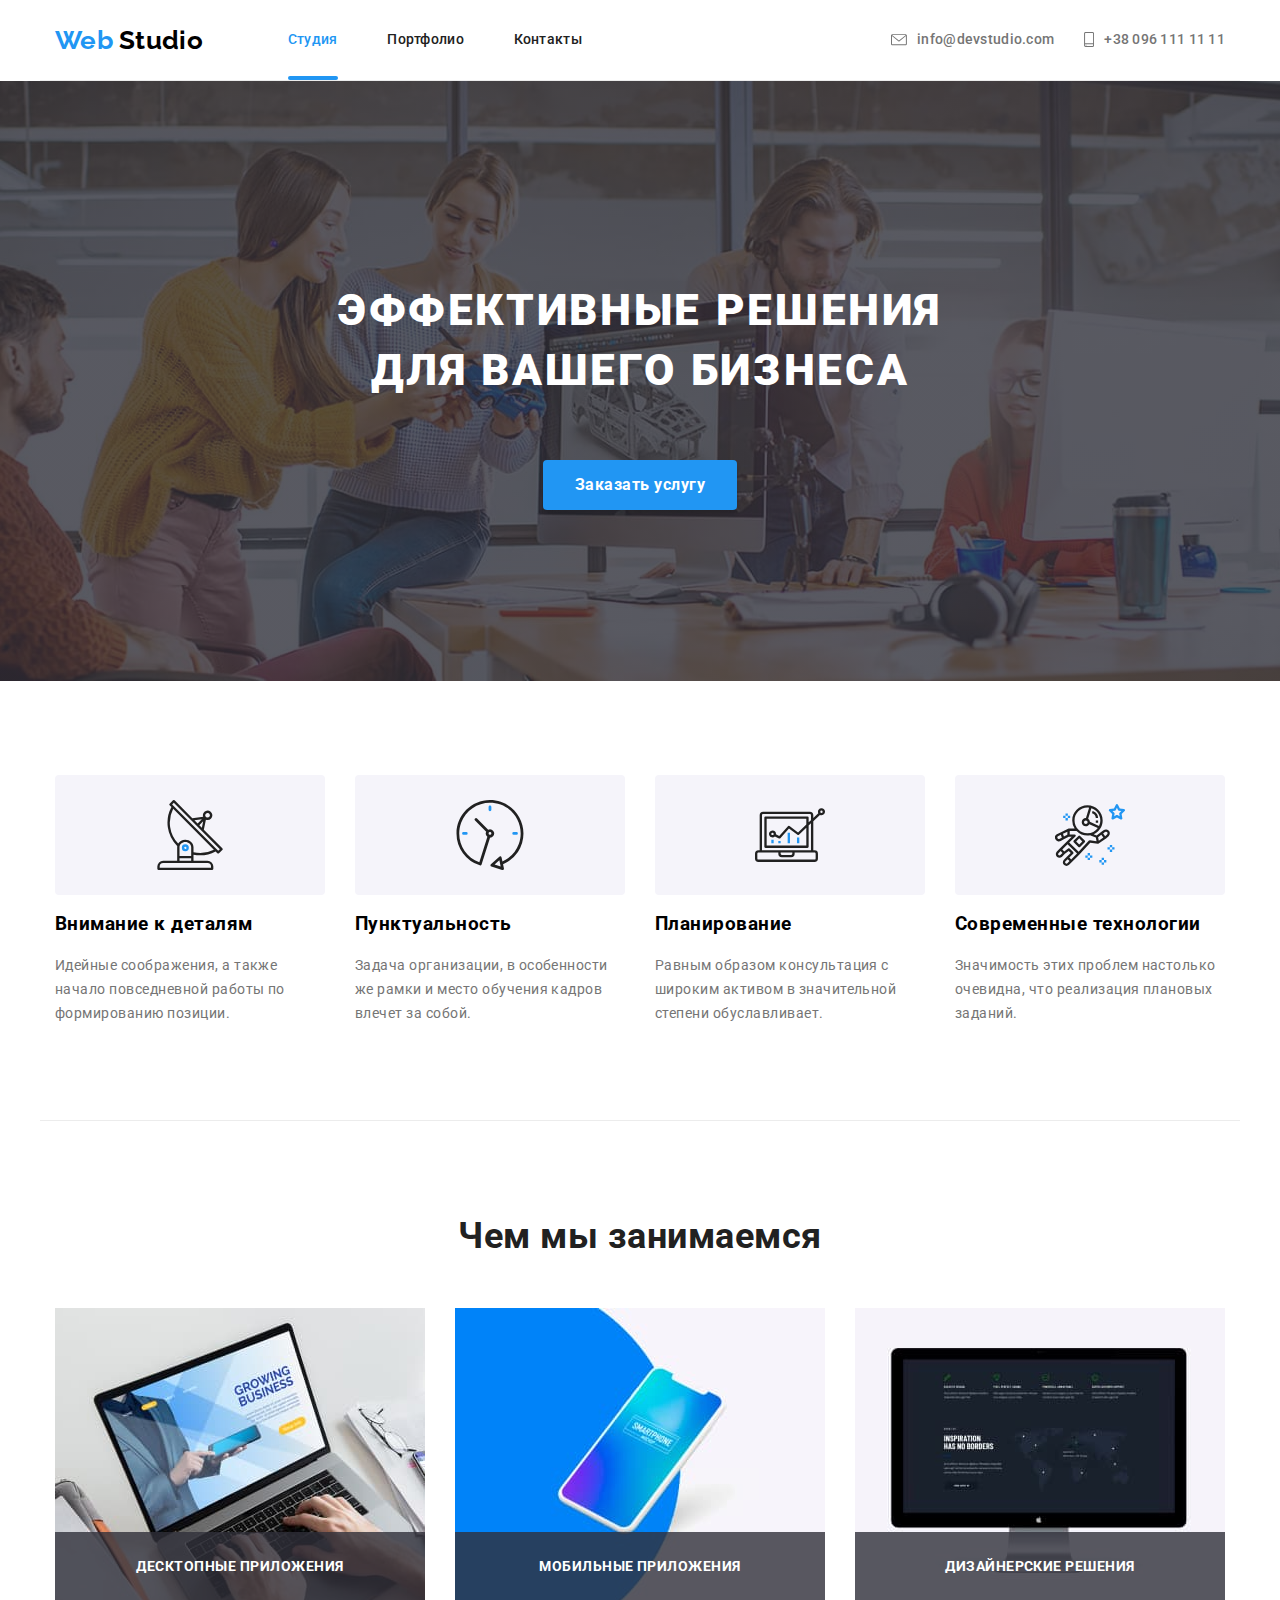
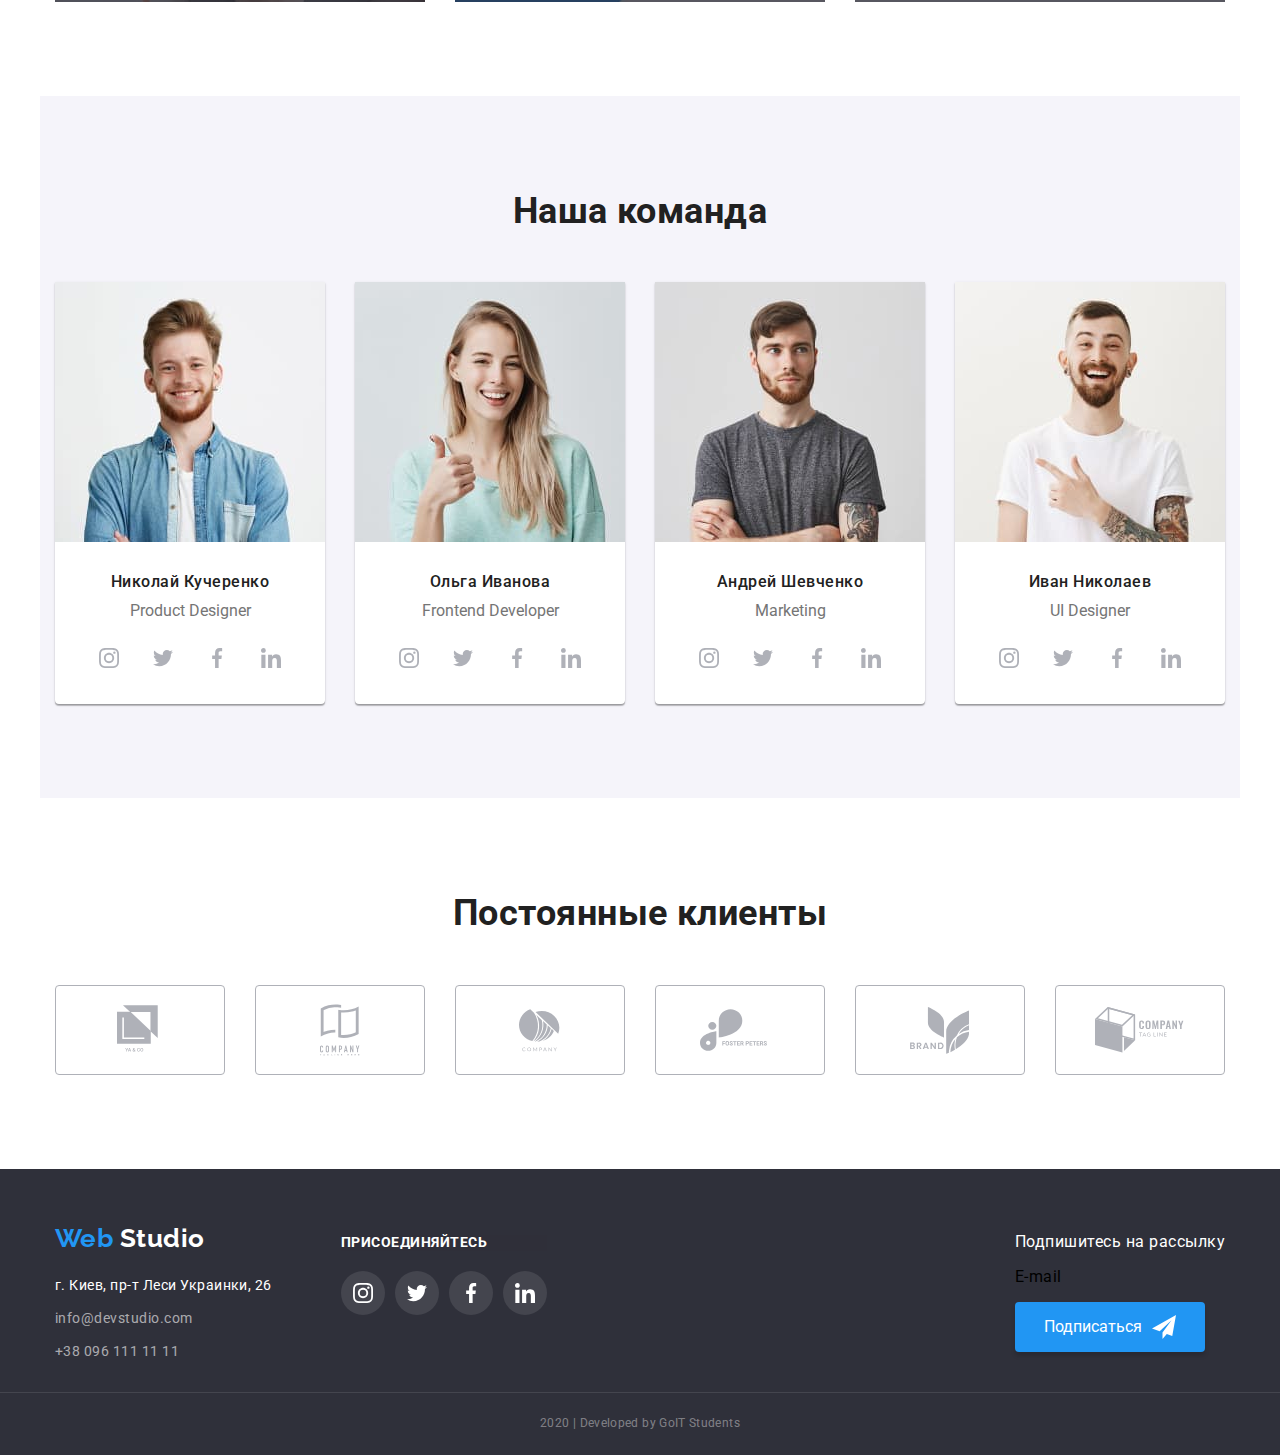
==== index.html @ 60da9071 "Добавляет файлы в репозиторий" ====
<!DOCTYPE html>
<html lang="ru">
  <head>
    <meta charset="UTF-8" />
    <meta name="viewport" content="width=device-width, initial-scale=1.0" />
    <title>Web Studio</title>
    <link
      href="https://fonts.googleapis.com/css2?family=Raleway&family=Roboto:wght@400;500;700;900&display=swap"
      rel="stylesheet"
    />
    <link
      rel="stylesheet"
      href="https://cdnjs.cloudflare.com/ajax/libs/modern-normalize/0.6.0/modern-normalize.min.css"
    />
    <link rel="stylesheet" href="./css/styles.css" />
  </head>
  <body>
    <!-- Шапка сайта -->

    <header class="header">
      <a class="logo" href="./index.html"
        >Web <span class="logo__studio">Studio</span>
      </a>
      <nav class="header-nav">
        <ul class="header-nav__list">
          <li class="header-nav__item">
            <a
              class="header-nav__link header-nav__link--active"
              href="./index.html"
              >Студия</a
            >
          </li>
          <li class="header-nav__item">
            <a class="header-nav__link" href="./portfolio.html">Портфолио</a>
          </li>
          <li class="header-nav__item">
            <a class="header-nav__link" href="">Контакты</a>
          </li>
        </ul>
      </nav>
      <address class="header-address">
        <a
          class="header-address__link header-address__link--mail"
          href="mailto:info@devstudio.com"
        >
          <svg class="address-icon address-icon--mail" width="16" height="12">
            <use href="./images/sprite.svg#mail"></use>
          </svg>
          info@devstudio.com
        </a>
        <a
          class="header-address__link header-address__link--phone"
          href="tel:+380961111111"
        >
          <svg class="address-icon address-icon--phone" width="10" height="15">
            <use href="./images/sprite.svg#phone"></use>
          </svg>
          +38 096 111 11 11
        </a>
      </address>
    </header>
    <main class="main">
      <!-- Герой -->

      <section class="hero">
        <div class="hero__container">
          <h1 class="hero__title">
            ЭФФЕКТИВНЫЕ РЕШЕНИЯ ДЛЯ ВАШЕГО БИЗНЕСА
          </h1>
          <a class="hero__button" href="">Заказать услугу</a>
        </div>
      </section>

      <!-- Преимущества -->

      <section class="features">
        <!--Скрытый заголовок-->
        <h2 class="visually-hidden">Преимущества</h2>
        <div class="features__container">
          <ul class="features__list">
            <li class="features__item feauters__item--antenna">
              <div class="features-box">
                <svg class="features__icon features__icon--antenna">
                  <use href="./images/sprite.svg#antenna"></use>
                </svg>
              </div>

              <h3 class="features__subtitle">Внимание к деталям</h3>
              <p class="features__text">
                Идейные соображения, а также<br />
                начало повседневной работы по<br />
                формированию позиции.
              </p>
            </li>
            <li class="features__item feauters__item--clock">
              <div class="features-box">
                <svg class="features__icon features__icon--clock">
                  <use href="./images/sprite.svg#clock"></use>
                </svg>
              </div>
              <h3 class="features__subtitle">Пунктуальность</h3>
              <p class="features__text">
                Задача организации, в особенности<br />
                же рамки и место обучения кадров<br />
                влечет за собой.
              </p>
            </li>
            <li class="features__item feauters__item--diagram">
              <div class="features-box">
                <svg class="features__icon features__icon--diagram">
                  <use href="./images/sprite.svg#diagram"></use>
                </svg>
              </div>
              <h3 class="features__subtitle">Планирование</h3>
              <p class="features__text">
                Равным образом консультация с<br />
                широким активом в значительной<br />
                степени обуславливает.
              </p>
            </li>
            <li class="features__item feauters__item--astronaut">
              <div class="features-box">
                <svg class="features__icon features__icon--astronaut">
                  <use href="./images/sprite.svg#astronaut"></use>
                </svg>
              </div>
              <h3 class="features__subtitle">Современные технологии</h3>
              <p class="features__text">
                Значимость этих проблем настолько<br />
                очевидна, что реализация плановых<br />
                заданий.
              </p>
            </li>
          </ul>
        </div>
      </section>

      <!-- Чем мы занимаемся? -->

      <section class="work">
        <div class="work__container">
          <h2 class="work__title">Чем мы занимаемся</h2>
          <ul class="work__list">
            <li class="work__item">
              <a href="">
                <img
                  class="work__img"
                  src="./images/desktop-opti.jpg"
                  width="370"
                  alt="Ноутбук"
                />
                <div class="work__box">
                  <h3 class="work__subtitle">Десктопные приложения</h3>
                </div>
              </a>
            </li>
            <li class="work__item">
              <a href="">
                <img
                  class="work__img"
                  src="./images/mobile-opti.jpg"
                  width="370"
                  alt="Смартфон"
                />
                <div class="work__box">
                  <h3 class="work__subtitle">Мобильные приложения</h3>
                </div>
              </a>
            </li>
            <li class="work__item">
              <a href="">
                <img
                  class="work__img"
                  src="./images/design-opti.jpg"
                  width="370"
                  alt="Дизайн"
                />
                <div class="work__box">
                  <h3 class="work__subtitle">Дизайнерские решения</h3>
                </div>
              </a>
            </li>
          </ul>
        </div>
      </section>

      <!-- Команда -->

      <section class="team">
        <div class="team__container">
          <h2 class="team__title">Наша команда</h2>
          <ul class="team__list">
            <li class="team__item">
              <img
                src="./images/john-opti.jpg"
                width="270"
                alt="Фото Джона Смитта"
              />
              <h3 class="team__subtitle">Николай Кучеренко</h3>
              <p class="team__text">Product Designer</p>
              <ul class="soc-links">
                <li class="soc-links__item">
                  <a class="soc-link" href="" aria-label="Ссылка на Instagram">
                    <svg class="soc-links__icon">
                      <use href="./images/sprite.svg#instagram"></use>
                    </svg>
                  </a>
                </li>
                <li class="soc-links__item">
                  <a class="soc-link" href="" aria-label="Ссылка на Twitter">
                    <svg class="soc-links__icon">
                      <use href="./images/sprite.svg#twitter"></use>
                    </svg>
                  </a>
                </li>
                <li class="soc-links__item">
                  <a class="soc-link" href="" aria-label="Ссылка на Facebook">
                    <svg class="soc-links__icon">
                      <use href="./images/sprite.svg#facebook"></use>
                    </svg>
                  </a>
                </li>
                <li class="soc-links__item">
                  <a class="soc-link" href="" aria-label="Ссылка на LinkedIn">
                    <svg class="soc-links__icon">
                      <use href="./images/sprite.svg#linkedin"></use>
                    </svg>
                  </a>
                </li>
              </ul>
            </li>
            <li class="team__item">
              <img
                src="./images/marta-opti.jpg"
                width="270"
                alt="Фото Марты Стюарт"
              />
              <h3 class="team__subtitle">Ольга Иванова</h3>
              <p class="team__text">Frontend Developer</p>
              <ul class="soc-links">
                <li class="soc-links__item">
                  <a class="soc-link" href="" aria-label="Ссылка на Instagram">
                    <svg class="soc-links__icon">
                      <use href="./images/sprite.svg#instagram"></use>
                    </svg>
                  </a>
                </li>
                <li class="soc-links__item">
                  <a class="soc-link" href="" aria-label="Ссылка на Twitter">
                    <svg class="soc-links__icon">
                      <use href="./images/sprite.svg#twitter"></use>
                    </svg>
                  </a>
                </li>
                <li class="soc-links__item">
                  <a class="soc-link" href="" aria-label="Ссылка на Facebook">
                    <svg class="soc-links__icon">
                      <use href="./images/sprite.svg#facebook"></use>
                    </svg>
                  </a>
                </li>
                <li class="soc-links__item">
                  <a class="soc-link" href="" aria-label="Ссылка на LinkedIn">
                    <svg class="soc-links__icon">
                      <use href="./images/sprite.svg#linkedin"></use>
                    </svg>
                  </a>
                </li>
              </ul>
            </li>
            <li class="team__item">
              <img
                src="./images/robert-opti.jpg"
                width="270"
                alt="Фото Роберта Джекиса"
              />
              <h3 class="team__subtitle">Андрей Шевченко</h3>
              <p class="team__text">Marketing</p>
              <ul class="soc-links">
                <li class="soc-links__item">
                  <a class="soc-link" href="" aria-label="Ссылка на Instagram">
                    <svg class="soc-links__icon">
                      <use href="./images/sprite.svg#instagram"></use>
                    </svg>
                  </a>
                </li>
                <li class="soc-links__item">
                  <a class="soc-link" href="" aria-label="Ссылка на Twitter">
                    <svg class="soc-links__icon">
                      <use href="./images/sprite.svg#twitter"></use>
                    </svg>
                  </a>
                </li>
                <li class="soc-links__item">
                  <a class="soc-link" href="" aria-label="Ссылка на Facebook">
                    <svg class="soc-links__icon">
                      <use href="./images/sprite.svg#facebook"></use>
                    </svg>
                  </a>
                </li>
                <li class="soc-links__item">
                  <a class="soc-link" href="" aria-label="Ссылка на LinkedIn">
                    <svg class="soc-links__icon">
                      <use href="./images/sprite.svg#linkedin"></use>
                    </svg>
                  </a>
                </li>
              </ul>
            </li>
            <li class="team__item">
              <img
                src="./images/martin-opti.jpg"
                width="270"
                alt="Фото Мартина Доэ"
              />
              <h3 class="team__subtitle">Иван Николаев</h3>
              <p class="team__text">UI Designer</p>
              <ul class="soc-links">
                <li class="soc-links__item">
                  <a class="soc-link" href="" aria-label="Ссылка на Instagram">
                    <svg class="soc-links__icon">
                      <use href="./images/sprite.svg#instagram"></use>
                    </svg>
                  </a>
                </li>
                <li class="soc-links__item">
                  <a class="soc-link" href="" aria-label="Ссылка на Twitter">
                    <svg class="soc-links__icon">
                      <use href="./images/sprite.svg#twitter"></use>
                    </svg>
                  </a>
                </li>
                <li class="soc-links__item">
                  <a class="soc-link" href="" aria-label="Ссылка на Facebook">
                    <svg class="soc-links__icon">
                      <use href="./images/sprite.svg#facebook"></use>
                    </svg>
                  </a>
                </li>
                <li class="soc-links__item">
                  <a class="soc-link" href="" aria-label="Ссылка на LinkedIn">
                    <svg class="soc-links__icon">
                      <use href="./images/sprite.svg#linkedin"></use>
                    </svg>
                  </a>
                </li>
              </ul>
            </li>
          </ul>
        </div>
      </section>

      <!-- Клиенты -->

      <section class="clients">
        <div class="clients__container">
          <h2 class="clients__title">Постоянные клиенты</h2>
          <div class="clients__subcontainer">
            <ul class="clients__list">
              <li class="clients__item">
                <a class="clients__link" href="">
                  <svg class="clients__icon clients__icon--one">
                    <use href="./images/sprite.svg#logo-1"></use>
                  </svg>
                </a>
              </li>
              <li class="clients__item">
                <a class="clients__link" href="">
                  <svg class="clients__icon clients__icon--two">
                    <use href="./images/sprite.svg#logo-2"></use>
                  </svg>
                </a>
              </li>
              <li class="clients__item">
                <a class="clients__link" href="">
                  <svg class="clients__icon clients__icon--three">
                    <use href="./images/sprite.svg#logo-3"></use>
                  </svg>
                </a>
              </li>
              <li class="clients__item">
                <a class="clients__link" href="">
                  <svg class="clients__icon clients__icon--four">
                    <use href="./images/sprite.svg#logo-4"></use>
                  </svg>
                </a>
              </li>
              <li class="clients__item">
                <a class="clients__link" href="">
                  <svg class="clients__icon clients__icon--five">
                    <use href="./images/sprite.svg#logo-5"></use>
                  </svg>
                </a>
              </li>
              <li class="clients__item">
                <a class="clients__link" href="">
                  <svg class="clients__icon clients__icon--six">
                    <use href="./images/sprite.svg#logo-6"></use>
                  </svg>
                </a>
              </li>
            </ul>
          </div>
        </div>
      </section>
    </main>

    <!-- Подвал -->

    <footer class="footer">
      <div class="footer__container">
        <!--  Адресс -->

        <div class="footer-address-cont">
          <a class="logo footer__logo" href="./index.html"
            >Web <span class="logo__studio logo__studio--inverse">Studio</span>
          </a>
          <address class="address">
            г. Киев, пр-т Леси Украинки, 26
            <a
              class="address__link address__link--email"
              href="mailto:info@devstudio.com"
              >info@devstudio.com
            </a>
            <a class="address__link" href="tel:+380961111111"
              >+38 096 111 11 11
            </a>
          </address>
        </div>

        <!--Список ссылок-->

        <div class="footer-soc-links">
          <p class="footer-soc-links__title">ПРИСОЕДИНЯЙТЕСЬ</p>
          <ul class="soc-links soc-links--footer">
            <li class="soc-links__item soc-links__item--footer">
              <a class="soc-link" href="" aria-label="Ссылка на Instagram">
                <svg class="soc-links__icon soc-links__icon--footer">
                  <use href="./images/sprite.svg#instagram"></use>
                </svg>
              </a>
            </li>
            <li class="soc-links__item soc-links__item--footer">
              <a class="soc-link" href="" aria-label="Ссылка на Twitter">
                <svg class="soc-links__icon soc-links__icon--footer">
                  <use href="./images/sprite.svg#twitter"></use>
                </svg>
              </a>
            </li>
            <li class="soc-links__item soc-links__item--footer">
              <a class="soc-link" href="" aria-label="Ссылка на Facebook">
                <svg class="soc-links__icon soc-links__icon--footer">
                  <use href="./images/sprite.svg#facebook"></use>
                </svg>
              </a>
            </li>
            <li class="soc-links__item soc-links__item--footer">
              <a class="soc-link" href="" aria-label="Ссылка на LinkedIn">
                <svg class="soc-links__icon soc-links__icon--footer">
                  <use href="./images/sprite.svg#linkedin"></use>
                </svg>
              </a>
            </li>
          </ul>
        </div>

        <!-- Подписка -->

        <div class="footer-folow">
          <p class="footer-folow__title">Подпишитесь на рассылку</p>
          <div class="footer-folow__cont">
            <p class="email-area">E-mail</p>
            <button type="button" class="footer-folow__button">
              Подписаться
              <svg class="icon-send" width="24" height="24">
                <use href="./images/sprite.svg#icon-send"></use>
              </svg>
            </button>
          </div>
        </div>
      </div>
      <p class="copy">2020 | Developed by GoIT Students</p>
    </footer>
    <script src="./js/modal.js"></script>
  </body>
</html>
---- css/styles.css ----
/*-- Шрифты index: Raleway - 400, Roboto - 900, 700, 500, 400 --*/
/*-- Шрифты portfolio: Raleway - 400, Roboto - 700, 500, 400 --*/
:root {
  --primary-text-color: #757575;
  --title-text-color: #212121;
  --accent-color: #2196f3;
  --primary-white-color: #ffffff;
  --secondary-bg-color: #f5f4fa;
  --icons-grey-color: #afb1b8;
}

/*-- Размер для всех блоков по размеру блока, а не контента */
html {
  box-sizing: border-box;
}
/*------------------- наследие border-box */
*,
*::before,
*::after {
  box-sizing: inherit;
}

/* ----------------все картинки масштабируем относительно размера */
img {
  display: block;
  max-width: 100%;
  height: auto;
}

/*----------------------- Прячем заголовки */
.visually-hidden {
  position: absolute;
  width: 1px;
  height: 1px;
  margin: -1px;
  border: 0;
  padding: 0;
  clip: rect(0 0 0 0);
  overflow: hidden;
}

/*-------------------- все ссылки не подчеркиваются */
a {
  text-decoration: none;
}

/* ------------------ прячем заголовки */
.visually-hidden {
  position: absolute;
  width: 1px;
  height: 1px;
  margin: -1px;
  border: 0;
  padding: 0;
  clip: rect(0 0 0 0);
  overflow: hidden;
}

/* ----------------все картинки масштабируем относительно размера */
img {
  display: block;
  max-width: 100%;
  height: auto;
}

/*------------------- всё, что с цветом акцента */
.logo,
.header-nav__list .header-nav__link--active,
.header-nav__link:hover,
.header-nav__link:focus,
.address__link:hover,
.address__link:focus,
.header-address__link:hover,
.header-address__link:focus,
.header-address__link:hover .address-icon,
.header-address__link:focus .address-icon,
.soc-link:focus,
.clients__item:hover .clients__icon,
.clients__item:focus,
button:focus,
.filter__item:focus {
  color: var(--accent-color);
  fill: var(--accent-color);
}

.soc-link:hover {
  background-color: var(--accent-color);
}

/*------------------- основной фон */
body,
.team__item,
.team__subtitle {
  background-color: var(--primary-white-color);
  font-family: Roboto, sans-serif;
  letter-spacing: 0.03em;
}

/* -------- убираем маркеры */
ul {
  list-style: none;
}

/* ---------------------------- Header */
.header {
  letter-spacing: 0.02em;
  font-weight: 500;
  font-size: 14px;
  line-height: 1.14;
  padding-left: 15px;
  padding-right: 15px;

  padding-left: 15px;
  padding-right: 15px;
  width: 1200px;
  margin-left: auto;
  margin-right: auto;

  display: flex;
  align-items: center;
  border-bottom: 1px solid #ececec;
}

/* Logo */
.logo {
  color: var(--accent-color);
  font-family: Raleway, sans-serif;
  font-weight: 700;
  font-size: 26px;
  line-height: 1.19;

  transition: transform 250ms cubic-bezier(0.4, 0, 0.2, 1);
}

.logo__studio {
  color: #000000;
}

/*--------------------- ссылки навигации */
.header-nav {
  margin-right: auto;
  margin-left: 85px;
}
.header-nav__list {
  width: 294px;
  display: flex;
  justify-content: space-between;

  padding-left: 0px;
  margin: 0;
}
.header-nav__item {
  position: relative;

  padding-top: 32px;
  padding-bottom: 32px;
}

.header-nav__link {
  transition: color 250ms cubic-bezier(0.4, 0, 0.2, 1);
}

.header-nav__link--active::before {
  content: '';
  position: absolute;
  bottom: 0;

  display: inline-block;
  width: 100%;
  height: 4px;
  background-color: var(--accent-color);
  border-radius: 2px;
}

/* ---------------------- адрес в хедере */

.header-address {
  display: inline-flex;
  align-items: center;
}

.header-address__link {
  color: var(--primary-text-color);
  font-style: normal;
  display: inline-flex;
  align-items: center;
  transition: color 250ms cubic-bezier(0.4, 0, 0.2, 1);
}

.header-address__link--mail {
  margin-right: 30px;
}

.address-icon {
  fill: var(--primary-text-color);
  margin-right: 10px;
  transition: fill 250ms cubic-bezier(0.4, 0, 0.2, 1);
}

/*------------------------------- Hero */
.hero {
  background-image: linear-gradient(
      to right,
      rgba(47, 48, 58, 0.8),
      rgba(47, 48, 58, 0.8)
    ),
    url('../images/fonpic-opti.jpg');
  background-repeat: no-repeat;
  background-position: center;
  background-size: cover;

  max-width: 1600px;
  min-height: 600px;
  display: flex;
  justify-content: center;
  align-items: center;
  margin-left: auto;
  margin-right: auto;
}

.hero__container {
  text-align: center;
  width: 1200px;
  padding-left: 15px;
  padding-right: 15px;
}

.hero__title {
  font-weight: 900;
  font-size: 44px;
  line-height: 1.36;
  color: var(--primary-white-color);
  margin-left: auto;
  margin-right: auto;
  letter-spacing: 0.06em;
  max-width: 700px;
}

.hero__button {
  display: inline-block;
  padding: 10px 32px;
  margin-top: 30px;
  border-radius: 4px;

  font-weight: 700;
  font-size: 16px;
  line-height: 1.88;
  color: var(--primary-white-color);
  background-color: var(--accent-color);

  box-shadow: 0px 4px 4px rgba(0, 0, 0, 0.15);
}

/*------------ преимущества, команда, фильтр */
.features {
  padding-top: 94px;
  padding-bottom: 94px;
  width: 1200px;
  margin-left: auto;
  margin-right: auto;
}

.features__container {
  padding-left: 15px;
  padding-right: 15px;
}

.features__title {
  margin-top: 0;
  margin-bottom: 0;
}

.features__list {
  margin: 0;
  padding: 0;
  display: flex;
}

.features__item {
  margin: 0px;
  width: calc((100% - 90px) / 4);
}
.features__item:not(:last-child) {
  margin-right: 30px;
}

.features-box {
  width: 270px;
  height: 120px;
  display: flex;
  justify-content: center;
  align-items: center;
  background-color: var(--secondary-bg-color);
  border-radius: 4px;
}

.features__icon {
  width: 70px;
  height: 70px;
}

.features__text {
  font-weight: 400;
  font-size: 14px;
  line-height: 1.71;
  color: var(--primary-text-color);

  margin: 0px;
}

/* ----------------------- WORK SECTION */
.work__subtitle {
  margin: 0;

  font-weight: 700;
  font-size: 14px;
  line-height: 1.14;
  text-transform: uppercase;

  color: var(--primary-white-color);
}

.work__item {
  position: relative;
}

.work__box {
  position: absolute;
  bottom: 0;

  display: flex;
  justify-content: center;
  align-items: center;

  width: 100%;
  height: 70px;
  background: rgba(47, 48, 58, 0.8);
}

/*------------------------ Чем мы занимаемся? */
.work {
  padding-top: 94px;
  padding-bottom: 94px;
  width: 1200px;
  margin-left: auto;
  margin-right: auto;
  border-top: 1px solid #ececec;
}

.work__container {
  padding-left: 15px;
  padding-right: 15px;
}

.work__title,
.team__title,
.clients__title {
  font-weight: 700;
  font-size: 36px;
  line-height: 1.19;
  text-align: center;
  margin-top: 0;
  margin-bottom: 50px;
}

.work__list {
  justify-content: center;
  padding-left: 0px;
  margin-top: 50px;
  margin-bottom: 0;
  display: flex;
  text-align: center;
}

.work__item:not(:last-child) {
  margin-right: 30px;
}

.work__item {
  width: calc((100% - 60px) / 3);
}

.footer-soc-links__title,
.folow__title {
  font-weight: 700;
  font-size: 14px;
  line-height: 1.14;
  text-align: center;
  text-transform: uppercase;

  margin: 0px;
  padding-top: 27px;
  padding-bottom: 27px;
  background-color: rgba(47, 48, 58, 0.8);
}

/*----------------- Черные заголовки */
.header-nav__link,
.work__title,
.team__title,
.clients__title,
.subtitle,
.team__subtitle,
.filter__btn {
  color: var(--title-text-color);
}

/*------------------------------------ Team */
.team {
  padding-top: 94px;
  padding-bottom: 94px;
  width: 1200px;
  margin-left: auto;
  margin-right: auto;
  background-color: var(--secondary-bg-color);
}

.team__container {
  padding-left: 15px;
  padding-right: 15px;
}

.team__title {
  margin-top: 0;
}

.team__list {
  display: flex;
  justify-content: center;
  margin-top: 0px;
  padding-left: 0px;
  font-size: 0;
}
.team__item:not(:last-child) {
  margin-right: 30px;
}

.team__item {
  width: calc((100% - 90px) / 4);
  box-shadow: 0px 2px 1px rgba(0, 0, 0, 0.2), 0px 1px 1px rgba(0, 0, 0, 0.14),
    0px 1px 3px rgba(0, 0, 0, 0.12);

  border-bottom-left-radius: 4px;
  border-bottom-right-radius: 4px;
}

.team__subtitle {
  font-weight: 500;
  font-size: 16px;
  line-height: 1.19;
  text-align: center;
  margin-top: 30px;
  margin-bottom: 0;
}
.team__text {
  font-weight: 400;
  font-size: 16px;
  line-height: 1.19;
  color: var(--primary-text-color);
  margin-top: 10px;
  margin-bottom: 0;
  text-align: center;
}
/* ----------------------------SOCIAL LINKS */
.soc-links {
  padding-left: 0px;
  margin-top: 16px;
  margin-bottom: 24px;
  display: inline-flex;
  justify-content: center;
  align-items: center;
  width: 100%;
}

.soc-link {
  width: 100%;
  height: 100%;
  display: inline-flex;
  justify-content: center;
  align-items: center;
  border-radius: 50%;

  transition: background-color 250ms cubic-bezier(0.4, 0, 0.2, 1);
}

.soc-links__item:not(:last-child) {
  margin-right: 10px;
}

.soc-links__item {
  width: 44px;
  height: 44px;
}

.soc-links__icon {
  width: 20px;
  height: 20px;
  border: none;
  fill: var(--icons-grey-color);

  transition: fill 250ms cubic-bezier(0.4, 0, 0.2, 1);
}

.soc-link:hover .soc-links__icon {
  fill: var(--primary-white-color);
}

/* --------------------------------- Клиенты */

.clients {
  padding-top: 94px;
  padding-bottom: 94px;
  width: 1200px;
  margin-left: auto;
  margin-right: auto;
}

.clients__container {
  padding-left: 15px;
  padding-right: 15px;
}

.clients__list {
  display: flex;
  align-items: center;
  margin-top: 0;
  margin-bottom: 0;
  padding-left: 0px;
}

.clients__item:not(:last-child) {
  margin-right: 30px;
}

.clients__item {
  width: calc((100% - 5 * 30px) / 6);
  height: 90px;
  border: 1px solid var(--icons-grey-color);
  border-radius: 4px;
  transition: border 250ms cubic-bezier(0.4, 0, 0.2, 1);
}

.clients__item:hover {
  color: var(--accent-color);
  border: 1px solid var(--accent-color);
  border-radius: 4px;
}

.clients__link {
  width: 100%;
  height: 100%;
  font-size: 0;
  display: flex;
  justify-content: center;
  align-items: center;
}

.clients__icon {
  fill: var(--icons-grey-color);
  transition: fill 250ms cubic-bezier(0.4, 0, 0.2, 1);
}
.clients__icon--one {
  width: 45px;
  height: 50px;
}
.clients__icon--two {
  width: 40px;
  height: 52px;
}
.clients__icon--three {
  width: 41px;
  height: 43px;
}
.clients__icon--four {
  width: 80px;
  height: 43px;
}
.clients__icon--five {
  width: 59px;
  height: 47px;
}
.clients__icon--six {
  width: 89px;
  height: 46px;
}

/* -------------------------- Футер */
.footer {
  background-color: #2f303a;
  letter-spacing: 0.03em;
  padding-top: 48px;
}

.footer__container {
  padding-left: 15px;
  padding-right: 15px;
  display: flex;
  align-items: baseline;
  margin-left: auto;
  margin-right: auto;
  width: 1200px;
}
.logo__studio--inverse {
  margin-bottom: 10px;
  color: var(--primary-white-color);
}

/*-------------------- адрес в футере */

.footer-address-cont {
  margin-bottom: 28px;
  flex-direction: column;
  margin-right: 69px;
}

.address {
  font-weight: 400;
  font-size: 14px;
  line-height: 1.71;
  font-style: normal;
  display: flex;
  flex-direction: column;
  color: var(--primary-white-color);
  padding-top: 20px;
}

.address__link {
  color: rgba(255, 255, 255, 0.6);
  transition: color 250ms cubic-bezier(0.4, 0, 0.2, 1);
}
.address__link--email {
  margin-top: 9px;
  margin-bottom: 9px;
}

/* ----------------------- FOOTER SOCIAL LINKS */

.footer-soc-links {
  padding: 0;
  margin: 0;
  font-size: 0;
}

.soc-links__item--footer {
  background-color: rgba(255, 255, 255, 0.1);
  border-radius: 50%;
}
.footer-soc-links__title {
  font-weight: 700;
  font-size: 14px;
  line-height: 1.14;
  text-transform: uppercase;
  text-align: left;

  padding: 0;
  margin-bottom: 20px;
  color: var(--primary-white-color);
}

.soc-links--footer {
  margin: 0;
}

.soc-links__icon--footer {
  fill: var(--primary-white-color);
}

/* --------------------------- Рассылка */
.footer-folow {
  margin-left: auto;
}

.footer-folow__title {
  color: var(--primary-white-color);
}

.footer-folow__button {
  display: inline-flex;
  height: 50px;
  padding: 9px 28px;
  text-decoration: none;
  align-items: center;

  background-color: var(--accent-color);
  color: var(--primary-white-color);
  box-shadow: 0px 4px 4px rgba(0, 0, 0, 0.15);
  border: 1px solid transparent;
  border-radius: 4px;
}

.footer-folow__button:focus {
  color: var(--primary-white-color);
}

.icon-send {
  margin-left: 10px;
  fill: var(--primary-white-color);
}

/*------------------------------ Copyrights */
.copy {
  font-weight: 400;
  font-size: 12px;
  line-height: 2;
  letter-spacing: 0.03em;
  color: rgba(255, 255, 255, 0.4);
  padding-top: 18px;
  padding-bottom: 20px;
  text-align: center;
  margin: 0;
  border-top: 1px solid rgba(255, 255, 0255, 0.1);
}

/* ------------------------------ buttons */
.filter__btn {
  background-color: var(--secondary-bg-color);
  font-family: inherit;
  padding: 25px 100px;
  border-radius: 4px;
  margin: 0px;
}

/* -------- PORTFOLIO ----------- */

/* Filter */
.filter {
  padding-top: 94px;
  padding-bottom: 94px;
}

.filter__buttons {
  width: 1200px;
  padding-left: 15px;
  padding-right: 15px;
  text-align: center;
  justify-content: center;
  margin-left: auto;
  margin-right: auto;
}

/* ------------------------- filter-buttons */
.filter__btn {
  font-weight: 500;
  font-size: 16px;
  line-height: 1.63;
  text-align: center;
  display: inline-block;
  border-radius: 4px;
  padding: 6px 22px;
  border: 1px solid transparent;

  transition: background-color 250ms cubic-bezier(0.4, 0, 0.2, 1),
    color 250ms cubic-bezier(0.4, 0, 0.2, 1);
}

.filter__btn:hover {
  background-color: var(--accent-color);
  color: var(--primary-white-color);
  box-shadow: 0px 2px 2px rgba(0, 0, 0, 0.12), 0px 1px 2px rgba(0, 0, 0, 0.08),
    0px 3px 1px rgba(0, 0, 0, 0.1);
}

/*--------------------- filter-cards */
.section-title-item {
  font-weight: 700;
  font-size: 18px;
  line-height: 2;
  letter-spacing: 0.06em;
  color: var(--title-text-color);
  margin-top: 0;
  margin-bottom: 4px;
}

.section-text-item {
  font-weight: 400;
  font-size: 16px;
  line-height: 1.88;
  color: var(--primary-text-color);
  margin: 0;
}

.filter__list {
  display: flex;
  flex-wrap: wrap;
  justify-content: center;
  padding-left: 0px;
  margin-top: 50px;
  margin-bottom: 0px;
}
.filter__item {
  text-align: left;
  margin-bottom: 30px;
}

.filter__item:nth-last-child(-n + 3) {
  margin-bottom: 0px;
}
.filter__item:not(:nth-child(3n)) {
  margin-right: 30px;
}
.filter__item:hover {
  box-shadow: 1px 4px 6px rgba(0, 0, 0, 0.16), 0px 4px 4px rgba(0, 0, 0, 0.06),
    0px 1px 1px rgba(0, 0, 0, 0.12);
}

.filter__img-container {
  position: relative;
  content: '';
  overflow: hidden;
}

.filter__block {
  padding: 20px 24px;
  border: 1px solid #eeeeee;
  border-top: transparent;
}

.filter__sub-img {
  position: absolute;
  top: 100%;
  left: 0;
  width: 100%;
  height: 100%;
  display: inline-block;
  color: var(--primary-white-color);
  background-color: rgba(33, 150, 243, 0.9);

  transition: transform 250ms cubic-bezier(0.4, 0, 0.2, 1);
}

.filter__sub-text {
  margin: 63px 24px;

  font-family: Roboto;
  font-weight: 400;
  font-size: 18px;
  line-height: 1.56;
}

.filter__link:hover .filter__sub-img {
  transform: translateY(-100%);
}
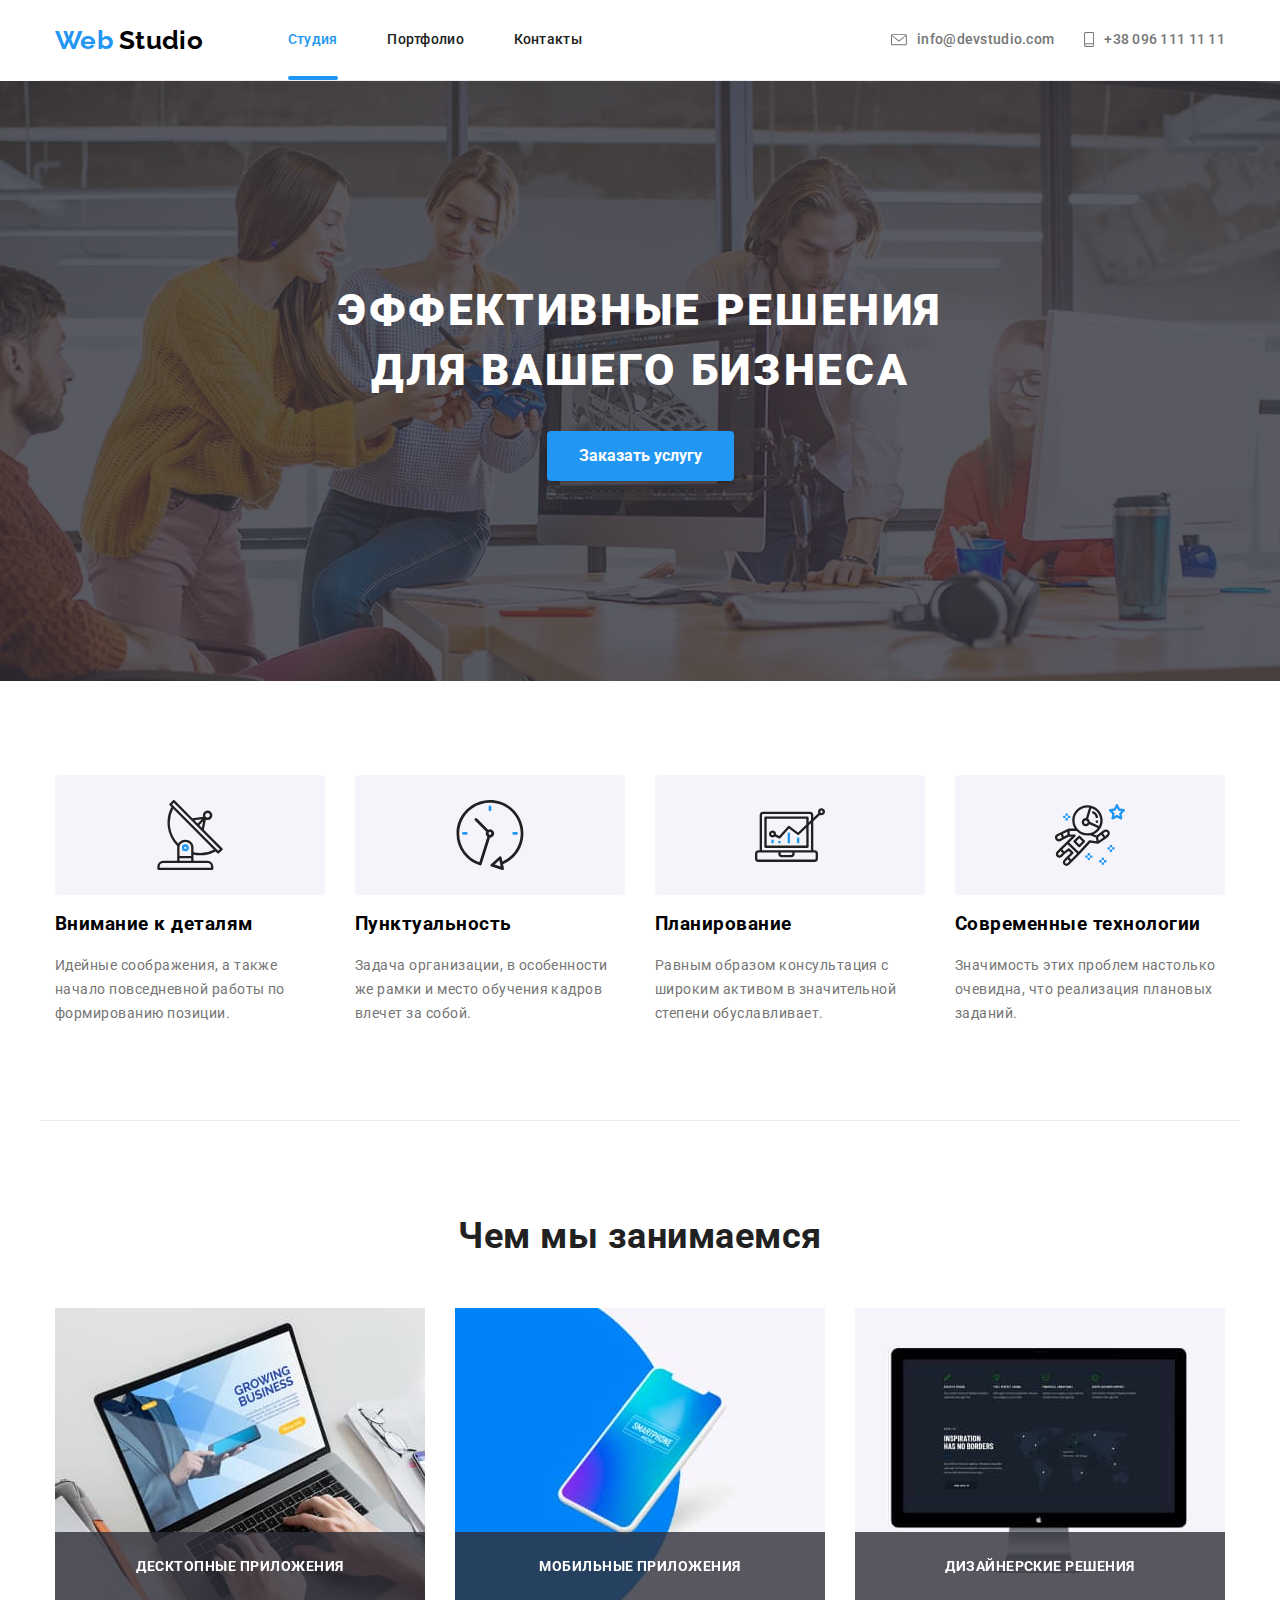
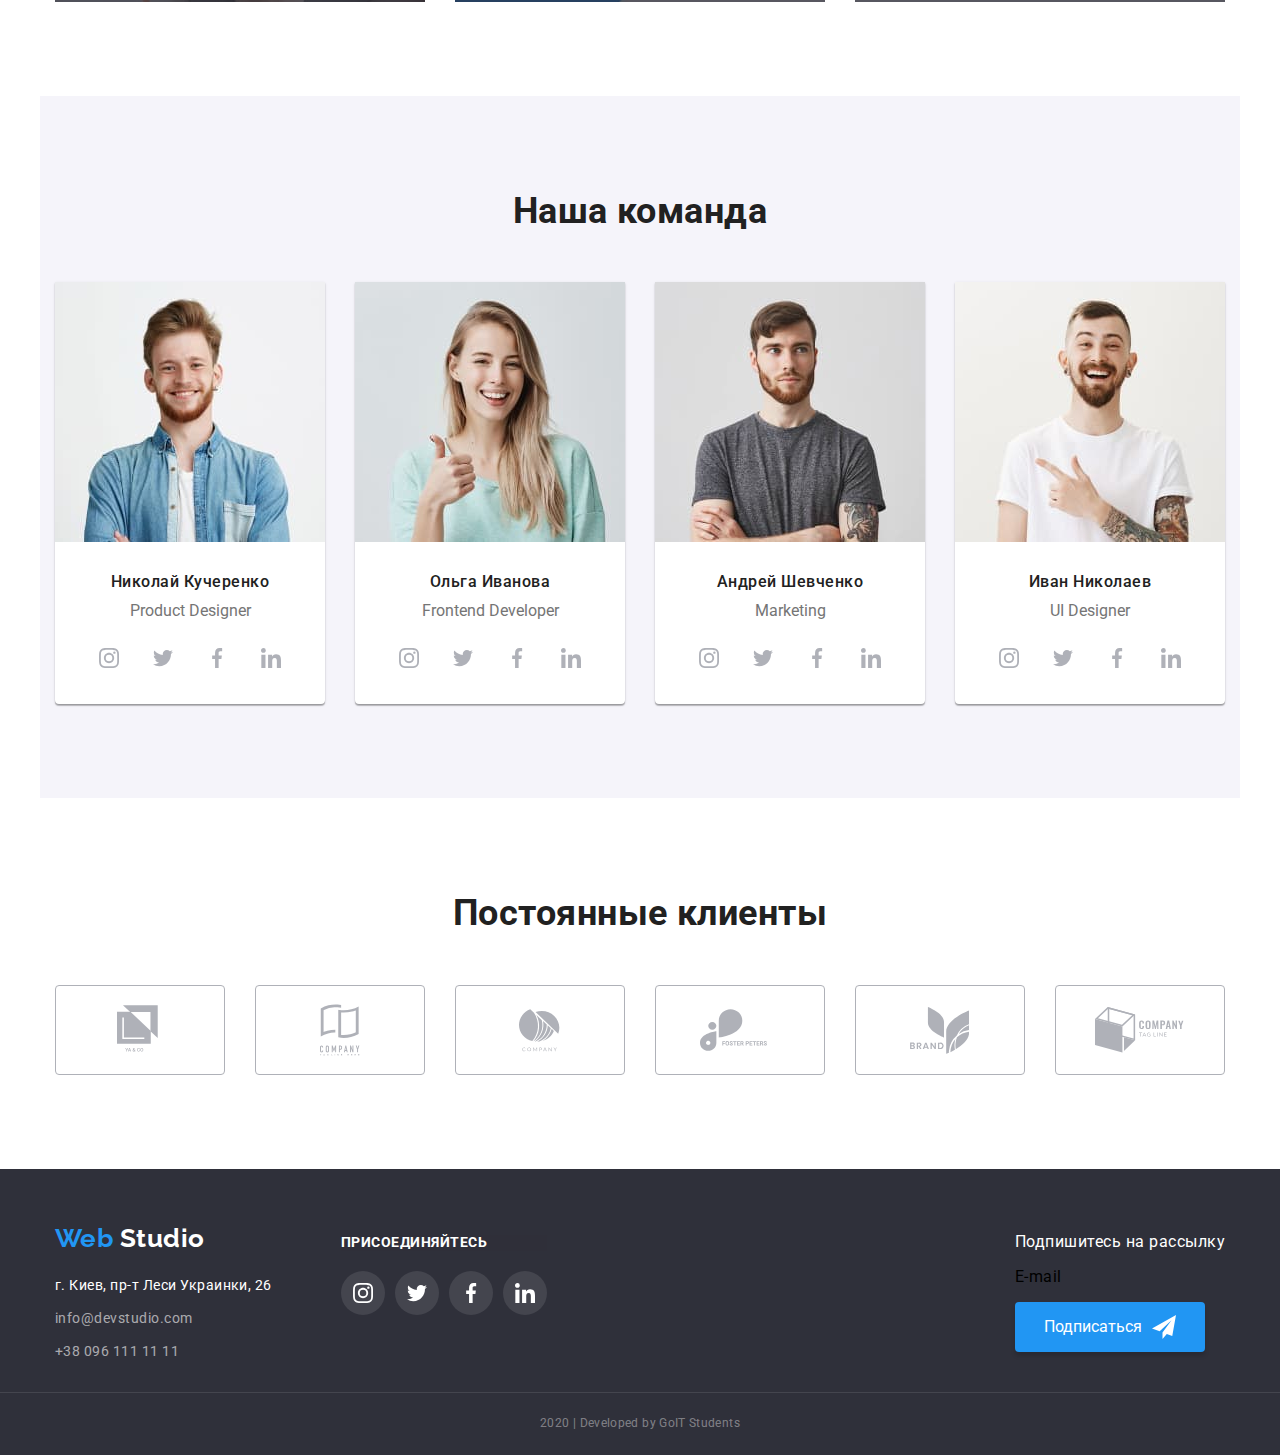
==== commit c1c338ea: "Добавляет модалку" ====
--- a/index.html
+++ b/index.html
@@ -67,7 +67,19 @@
           <h1 class="hero__title">
             ЭФФЕКТИВНЫЕ РЕШЕНИЯ ДЛЯ ВАШЕГО БИЗНЕСА
           </h1>
-          <a class="hero__button" href="">Заказать услугу</a>
+          <button class="hero__button" data-modal-open>
+            Заказать услугу
+          </button>
+        </div>
+        <div class="backdrop backdrop--is-hidden" data-modal>
+          <div class="modal">
+            <p class="modal__title">Оставьте свои данные, мы вам перезвоним</p>
+            <button class="modal__close-btn" data-modal-close>
+              <svg class="modal__close-icon" width="100%" height="100%">
+                <use href="../images/close.svg#close"></use>
+              </svg>
+            </button>
+          </div>
         </div>
       </section>
 
--- a/css/styles.css
+++ b/css/styles.css
@@ -230,6 +230,8 @@
   font-size: 44px;
   line-height: 1.36;
   color: var(--primary-white-color);
+  margin-top: 0;
+  margin-bottom: 0;
   margin-left: auto;
   margin-right: auto;
   letter-spacing: 0.06em;
@@ -240,6 +242,7 @@
   display: inline-block;
   padding: 10px 32px;
   margin-top: 30px;
+  border: none;
   border-radius: 4px;
 
   font-weight: 700;
@@ -249,6 +252,87 @@
   background-color: var(--accent-color);
 
   box-shadow: 0px 4px 4px rgba(0, 0, 0, 0.15);
+}
+
+/* ----------- Модалка --------------------- */
+
+.backdrop {
+  position: fixed;
+  top: 0;
+  left: 0;
+  width: 100%;
+  height: 100%;
+
+  background-color: rgba(0, 0, 0, 0.2);
+  opacity: 1;
+
+  transition: transform 250ms cubic-bezier(0.4, 0, 0.2, 1);
+}
+
+.backdrop--is-hidden {
+  opacity: 0;
+  pointer-events: none;
+}
+
+.backdrop--is-hidden .modal {
+  top: 50%;
+  left: 50%;
+  transform: translate(-50%, -50%) scale(0.8);
+}
+
+.modal {
+  position: absolute;
+  top: 50%;
+  left: 50%;
+
+  transform: translate(-50%, -50%) scale(1);
+
+  width: 528px;
+  height: 580px;
+  padding: 40px;
+
+  background-color: var(--primary-white-color);
+  box-shadow: 0px 2px 1px rgba(0, 0, 0, 0.2), 0px 1px 1px rgba(0, 0, 0, 0.14),
+    0px 1px 3px rgba(0, 0, 0, 0.12);
+  border-radius: 4px;
+
+  transition: transform 250ms cubic-bezier(0.4, 0, 0.2, 1);
+}
+
+.modal__title {
+  font-family: Roboto;
+  font-weight: 700;
+  font-size: 20px;
+  line-height: 1.15;
+  text-align: center;
+  letter-spacing: 0.03em;
+
+  margin: 0;
+}
+
+.modal__close-btn {
+  position: absolute;
+  top: 8px;
+  right: 8px;
+
+  width: 30px;
+  height: 30px;
+  padding: 0;
+  margin: 0;
+
+  background-color: transparent;
+  border: none;
+}
+
+.modal__close-icon {
+  border: none;
+  padding: 0;
+  margin: 0;
+  border: none;
+
+  display: flex;
+  justify-content: center;
+  align-items: center;
 }
 
 /*------------ преимущества, команда, фильтр */
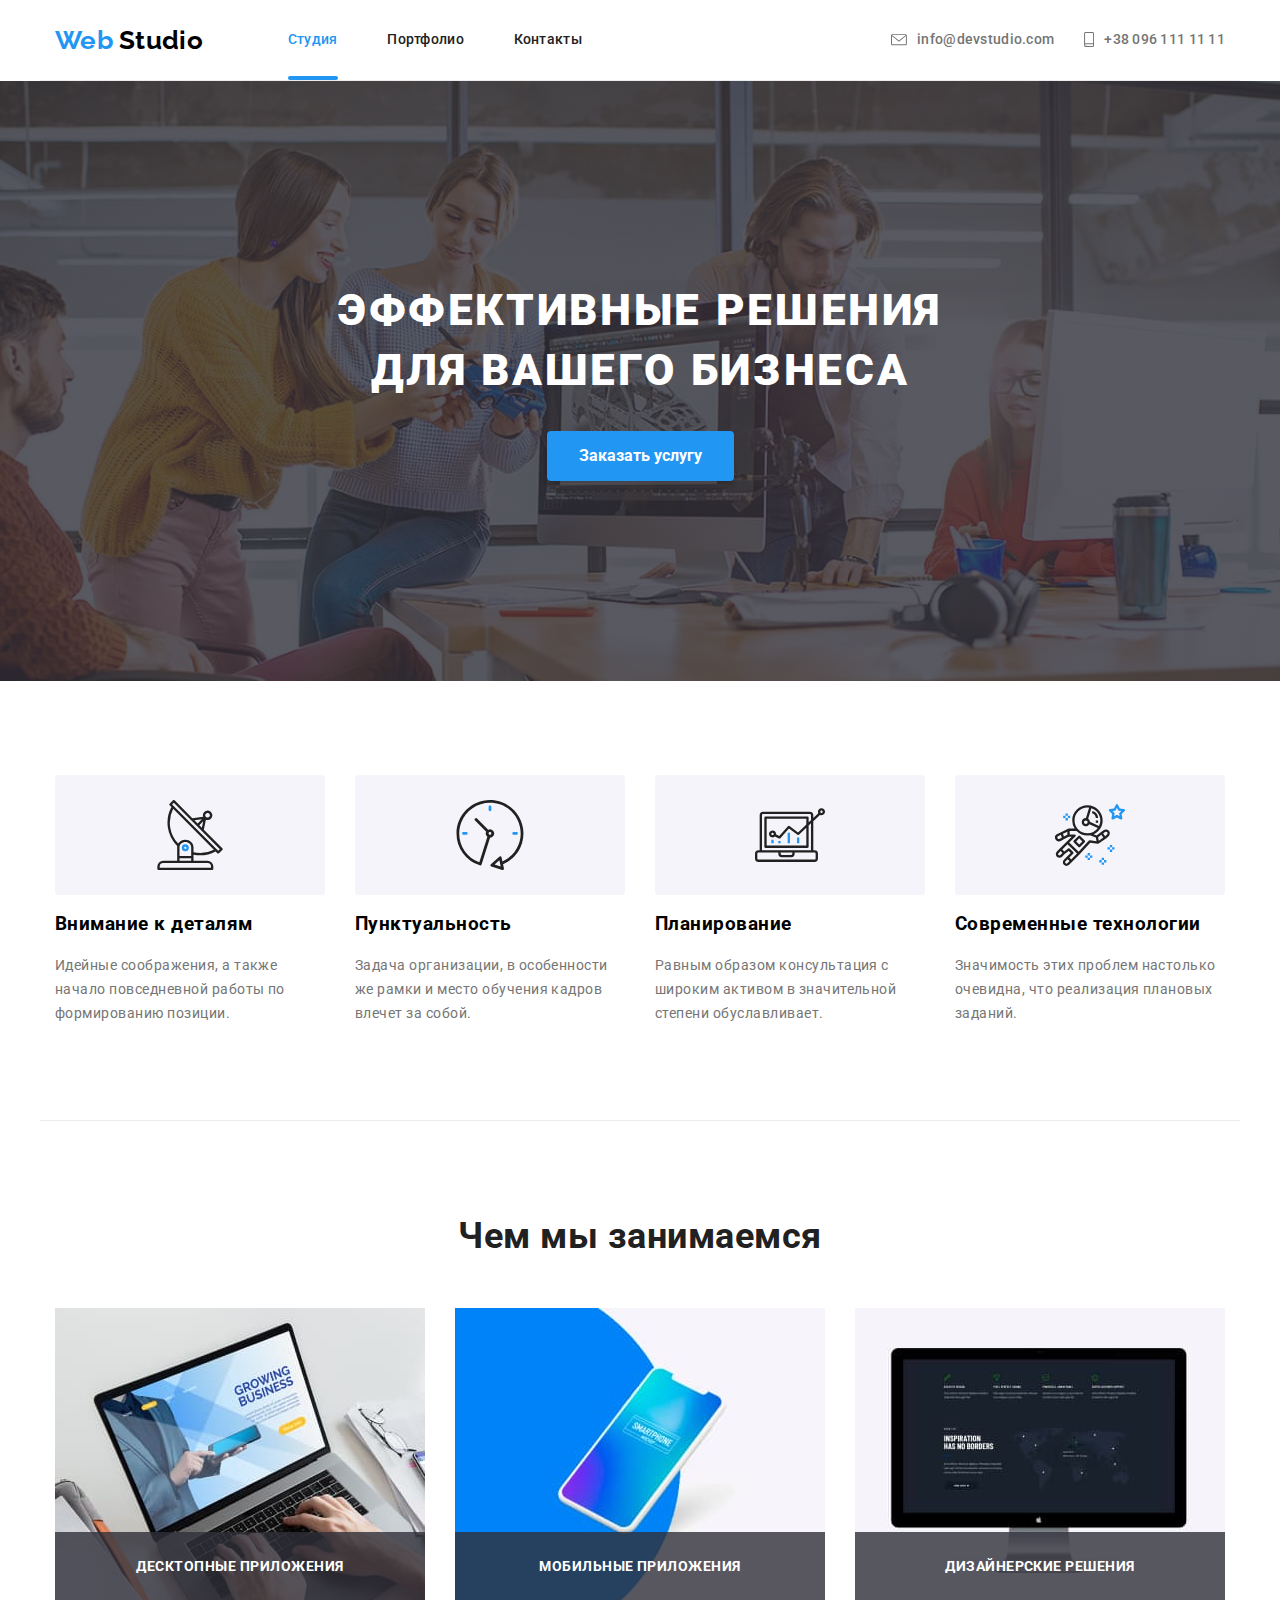
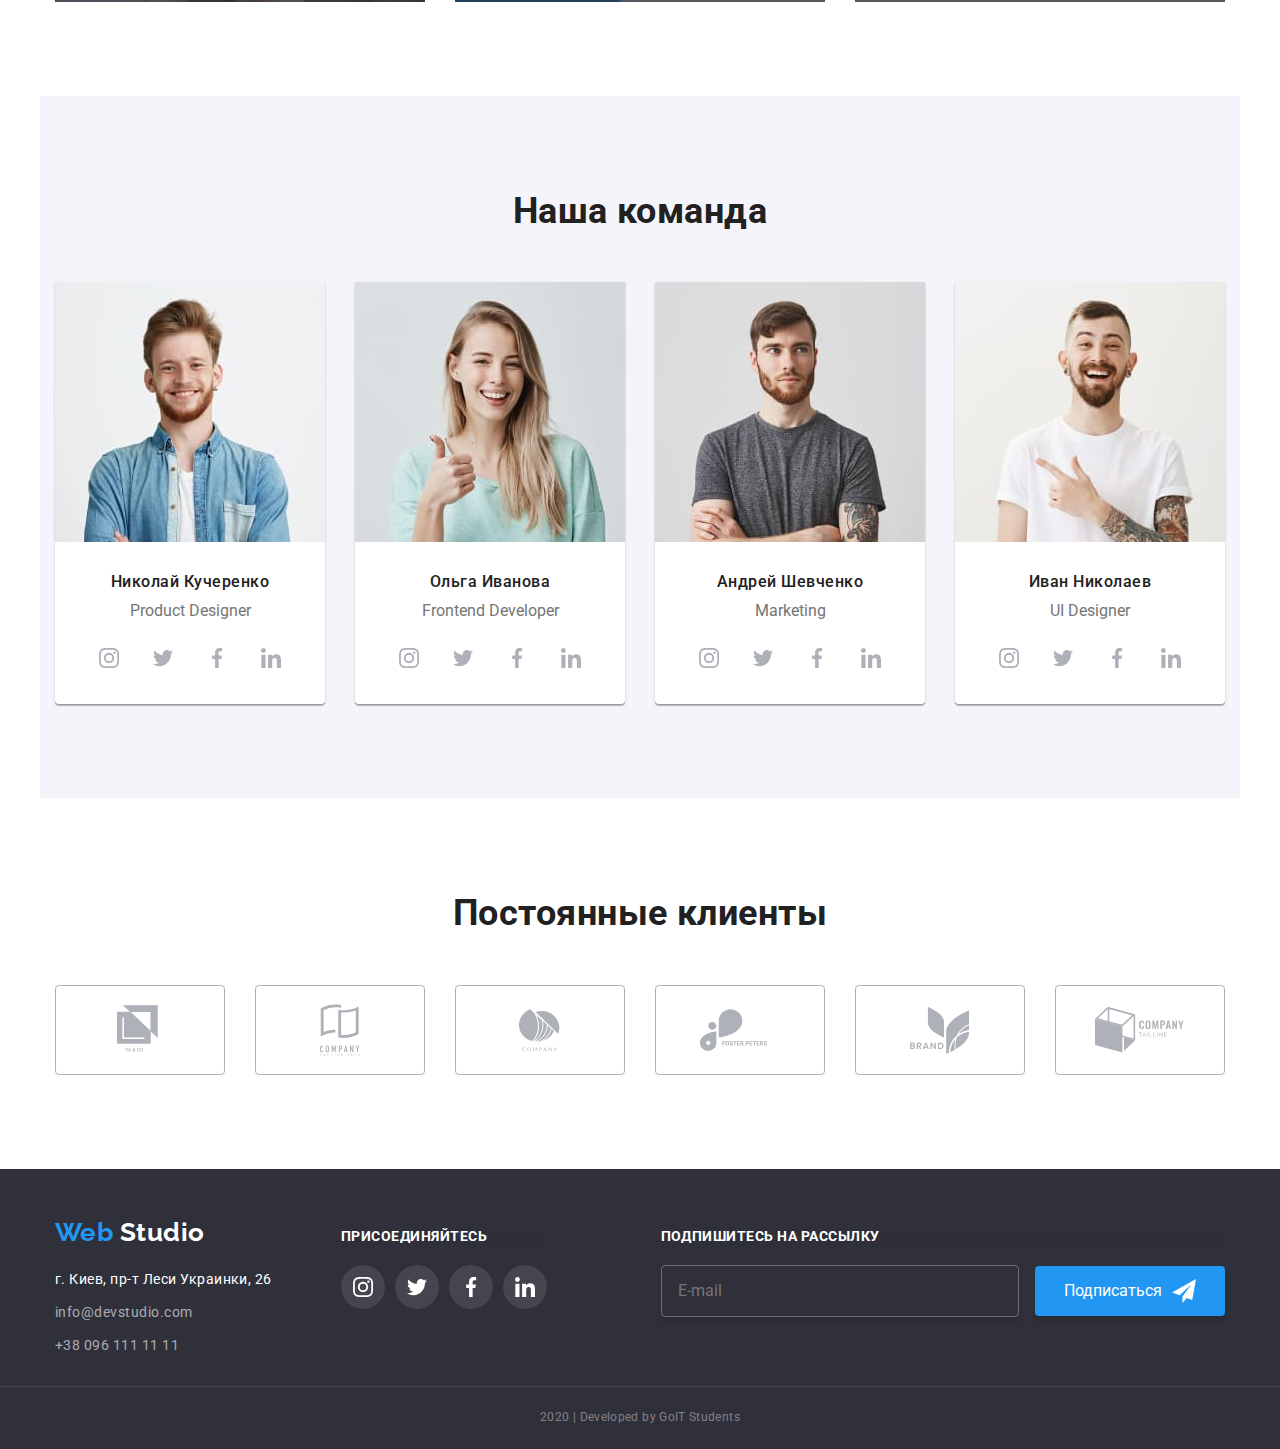
==== commit ac37a941: "Добавляет форму подписки в футере" ====
--- a/index.html
+++ b/index.html
@@ -70,16 +70,6 @@
           <button class="hero__button" data-modal-open>
             Заказать услугу
           </button>
-        </div>
-        <div class="backdrop backdrop--is-hidden" data-modal>
-          <div class="modal">
-            <p class="modal__title">Оставьте свои данные, мы вам перезвоним</p>
-            <button class="modal__close-btn" data-modal-close>
-              <svg class="modal__close-icon" width="100%" height="100%">
-                <use href="../images/close.svg#close"></use>
-              </svg>
-            </button>
-          </div>
         </div>
       </section>
 
@@ -478,21 +468,110 @@
 
         <!-- Подписка -->
 
-        <div class="footer-folow">
-          <p class="footer-folow__title">Подпишитесь на рассылку</p>
-          <div class="footer-folow__cont">
-            <p class="email-area">E-mail</p>
+          <form class="footer-folow" action="">
+            <label class="footer-folow__title" for="folow">Подпишитесь на рассылку</label>
+            <input class="footer-folow__input" type="email" name="email" id="folow" placeholder="E-mail">
             <button type="button" class="footer-folow__button">
               Подписаться
               <svg class="icon-send" width="24" height="24">
                 <use href="./images/sprite.svg#icon-send"></use>
               </svg>
             </button>
-          </div>
-        </div>
+            </form>
       </div>
       <p class="copy">2020 | Developed by GoIT Students</p>
     </footer>
+
+    <!-- Модалка -->
+
+    <div class="backdrop backdrop--is-hidden" data-modal>
+      <div class="modal">
+        <p class="modal__title">Оставьте свои данные, мы вам перезвоним</p>
+        <button class="modal__close-btn" data-modal-close>
+          <svg class="modal__close-icon" width="100%" height="100%">
+            <use href="../images/close.svg#close"></use>
+          </svg>
+        </button>
+
+          <div class="modal-item modal-item--name">
+            <span class="modal__box-icon madal__box-icon--name">
+              <svg
+                class="modal-item-icon modal-item-icon--name"
+                width="18"
+                height="18"
+              >
+                <use href="../images/modal-sprite.svg#modal-name"></use>
+              </svg>
+            </span>
+            <input class="modal__input" type="text" name="form" id="name" />
+            <label class="modal__label modal__label--name" for="name"
+              >Имя</label
+            >
+          </div>
+
+          <div class="modal-item modal-item--phone">
+            <span class="modal__box-icon madal__box-icon--phone">
+              <svg
+                class="modal-item-icon modal-item-icon--phone"
+                width="18"
+                height="18"
+              >
+                <use href="../images/modal-sprite.svg#modal-phone"></use>
+              </svg>
+            </span>
+            <label class="modal__label modal__label--phone" for="tel"
+              >Телефон</label
+            >
+            <input class="modal__input" type="tel" name="form" id="tel" />
+          </div>
+
+          <div class="modal-item modal-item--email">
+            <span class="modal__box-icon madal__box-icon--mail">
+              <svg
+                class="modal-item-icon modal-item-icon--email"
+                width="18"
+                height="18"
+              >
+                <use href="../images/modal-sprite.svg#modal-email"></use>
+              </svg>
+            </span>
+            <label class="modal__label modal__label--email" for="email"
+              >Почта</label
+            >
+            <input class="modal__input" type="email" name="form" id="email" />
+          </div>
+
+          <div class="modal-item modal-item--comment">
+            <textarea
+              class="modal-item modal-item--comment"
+              name="form"
+              id="comment"
+            ></textarea>
+            <label class="modal__label modal__label--comment" for="comment"></label>
+          </div>
+
+          <div class="modal-item modal-item--check">
+            <input
+            class="visually-hidden"
+            type="checkbox"
+            name="form"
+            value="check"
+            id="check"
+          />
+          <label class="modal__label modal__label--check" for="check">
+            <span
+              >Соглашаюсь с рассылкой и принимаю
+              <a href="">
+                Условия договора
+              </a>
+            </span>
+          </label>
+          </div>
+
+          <button class="modal__send-btn" type="submit">Отправить</button>
+        </form>
+      </div>
+    </div>
     <script src="./js/modal.js"></script>
   </body>
 </html>
--- a/css/styles.css
+++ b/css/styles.css
@@ -74,6 +74,8 @@
 .header-address__link:focus,
 .header-address__link:hover .address-icon,
 .header-address__link:focus .address-icon,
+.modal__form input:hover,
+.modal__close-btn:hover,
 .soc-link:focus,
 .clients__item:hover .clients__icon,
 .clients__item:focus,
@@ -81,6 +83,7 @@
 .filter__item:focus {
   color: var(--accent-color);
   fill: var(--accent-color);
+  --color2: var(--accent-color);
 }
 
 .soc-link:hover {
@@ -238,7 +241,8 @@
   max-width: 700px;
 }
 
-.hero__button {
+.hero__button,
+.modal__send-btn {
   display: inline-block;
   padding: 10px 32px;
   margin-top: 30px;
@@ -252,6 +256,12 @@
   background-color: var(--accent-color);
 
   box-shadow: 0px 4px 4px rgba(0, 0, 0, 0.15);
+}
+
+.hero__button:focus,
+.modal__send-btn:focus {
+  color: var(--primary-white-color);
+  background-color: var(--accent-color);
 }
 
 /* ----------- Модалка --------------------- */
@@ -266,18 +276,20 @@
   background-color: rgba(0, 0, 0, 0.2);
   opacity: 1;
 
-  transition: transform 250ms cubic-bezier(0.4, 0, 0.2, 1);
+  visibility: visible;
+  transition: opacity 250ms cubic-bezier(0.4, 0, 0.2, 1);
 }
 
 .backdrop--is-hidden {
   opacity: 0;
   pointer-events: none;
+  visibility: hidden;
 }
 
 .backdrop--is-hidden .modal {
   top: 50%;
   left: 50%;
-  transform: translate(-50%, -50%) scale(0.8);
+  transform: translate(-50%, -50%) scale(0.1);
 }
 
 .modal {
@@ -307,7 +319,91 @@
   text-align: center;
   letter-spacing: 0.03em;
 
+  margin: 0 0 30px;
+}
+
+/* ----------- формы & span ----------------------- */
+
+.modal-item {
+  position: relative;
+}
+
+.modal-item:not(:last-child) {
+  margin-bottom: 28px;
+}
+
+.modal-item--comment {
+  height: 120px;
+  margin-bottom: 20px;
+  padding: 12px 16px;
+  resize: none;
+}
+
+.modal-item--check {
+  margin-bottom: 30px;
+}
+
+.modal__send-btn {
+  padding: 10px 55px;
+  display: block;
+  margin-left: auto;
+  margin-right: auto;
+}
+
+/* ----------- modal icons, inputs & labels ------------------ */
+
+.modal__input {
+  width: 100%;
+  height: 40px;
+  padding: 12px 18px 12px 42px;
   margin: 0;
+
+  border: 1px solid rgba(33, 33, 33, 0.2);
+  border-radius: 4px;
+  outline: 0px;
+}
+
+.modal__label {
+  position: absolute;
+  top: 50%;
+  left: 42px;
+
+  display: inline-block;
+  transform: translateY(-50%);
+
+  font-family: Roboto;
+  font-weight: 400;
+  font-size: 14px;
+  line-height: 1.14px;
+  letter-spacing: 0.01em;
+
+  color: var(--primary-text-color);
+  transition: transform 250ms cubic-bezier(0.4, 0, 0.2, 1);
+}
+
+/* .modal__label:focus {
+  transform: translateY(-4px);
+
+  left: -16px;
+} */
+
+/* .modal-item:focus,
+.modal__label:focus {
+  fill: var(--accent-color);
+  color: var(--accent-color);
+} */
+
+.modal__box-icon {
+  position: absolute;
+  display: inline-block;
+  top: 50%;
+  left: 16px;
+
+  transform: translateY(-50%);
+  transition: transform 250ms cubic-bezier(0.4, 0, 0.2, 1);
+  fill: var(--title-text-color);
+
+  pointer-events: none;
 }
 
 .modal__close-btn {
@@ -329,6 +425,7 @@
   padding: 0;
   margin: 0;
   border: none;
+  --color3: rgba(0, 0, 0, 0.1);
 
   display: flex;
   justify-content: center;
@@ -336,6 +433,7 @@
 }
 
 /*------------ преимущества, команда, фильтр */
+
 .features {
   padding-top: 94px;
   padding-bottom: 94px;
@@ -465,7 +563,7 @@
 }
 
 .footer-soc-links__title,
-.folow__title {
+.footer-folow__title {
   font-weight: 700;
   font-size: 14px;
   line-height: 1.14;
@@ -756,12 +854,33 @@
 
 .footer-folow__title {
   color: var(--primary-white-color);
+  text-transform: uppercase;
+  display: block;
+  text-align: left;
+  margin: 0 0 20px;
+  padding: 0;
+}
+
+.footer-folow__input {
+  width: 358px;
+
+  font-family: Roboto;
+  font-weight: 400;
+  font-size: 16px;
+  line-height: 1.25;
+  color: rgba(255, 255, 255, 0.6);
+  background-color: transparent;
+  padding: 15px 16px;
+  border: 1px solid rgba(255, 255, 255, 0.3);
+  border-radius: 4px;
+  box-shadow: 0px 4px 4px rgba(0, 0, 0, 0.15);
 }
 
 .footer-folow__button {
   display: inline-flex;
   height: 50px;
   padding: 9px 28px;
+  margin-left: 12px;
   text-decoration: none;
   align-items: center;
 
